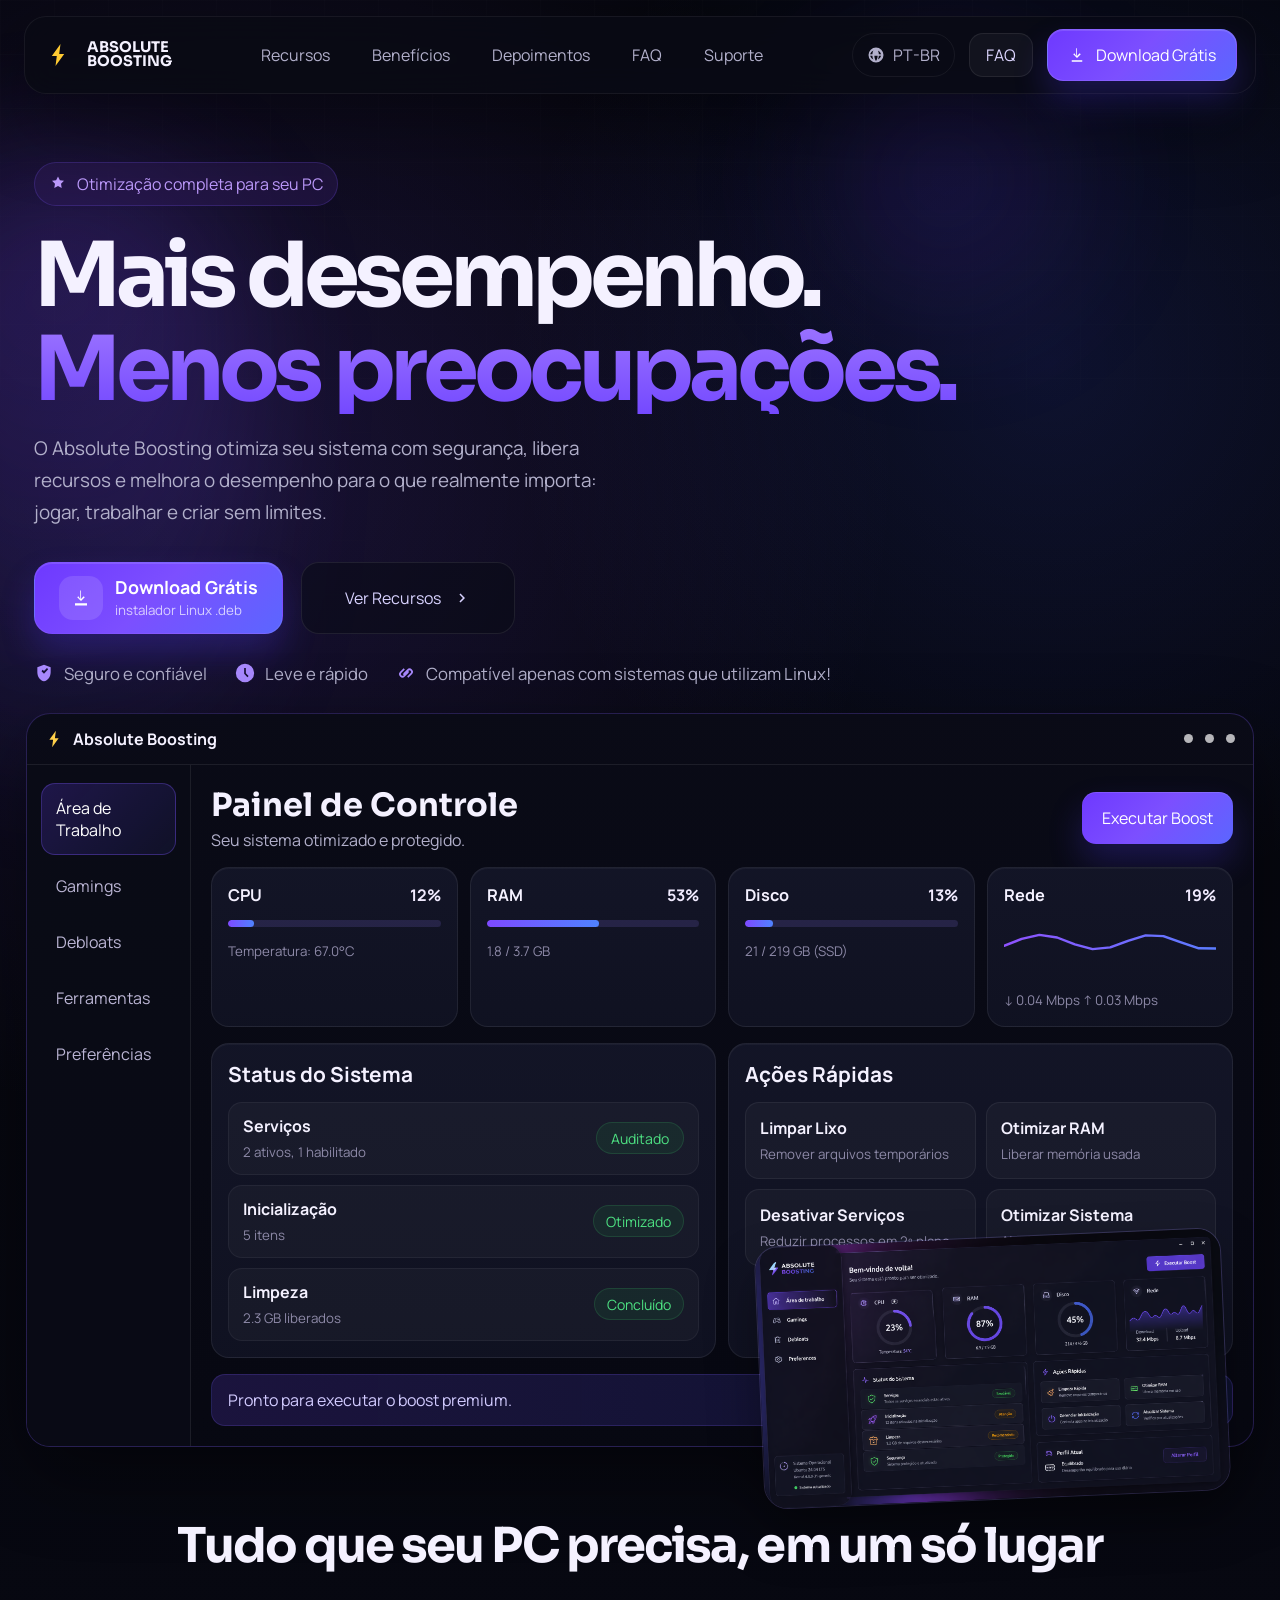
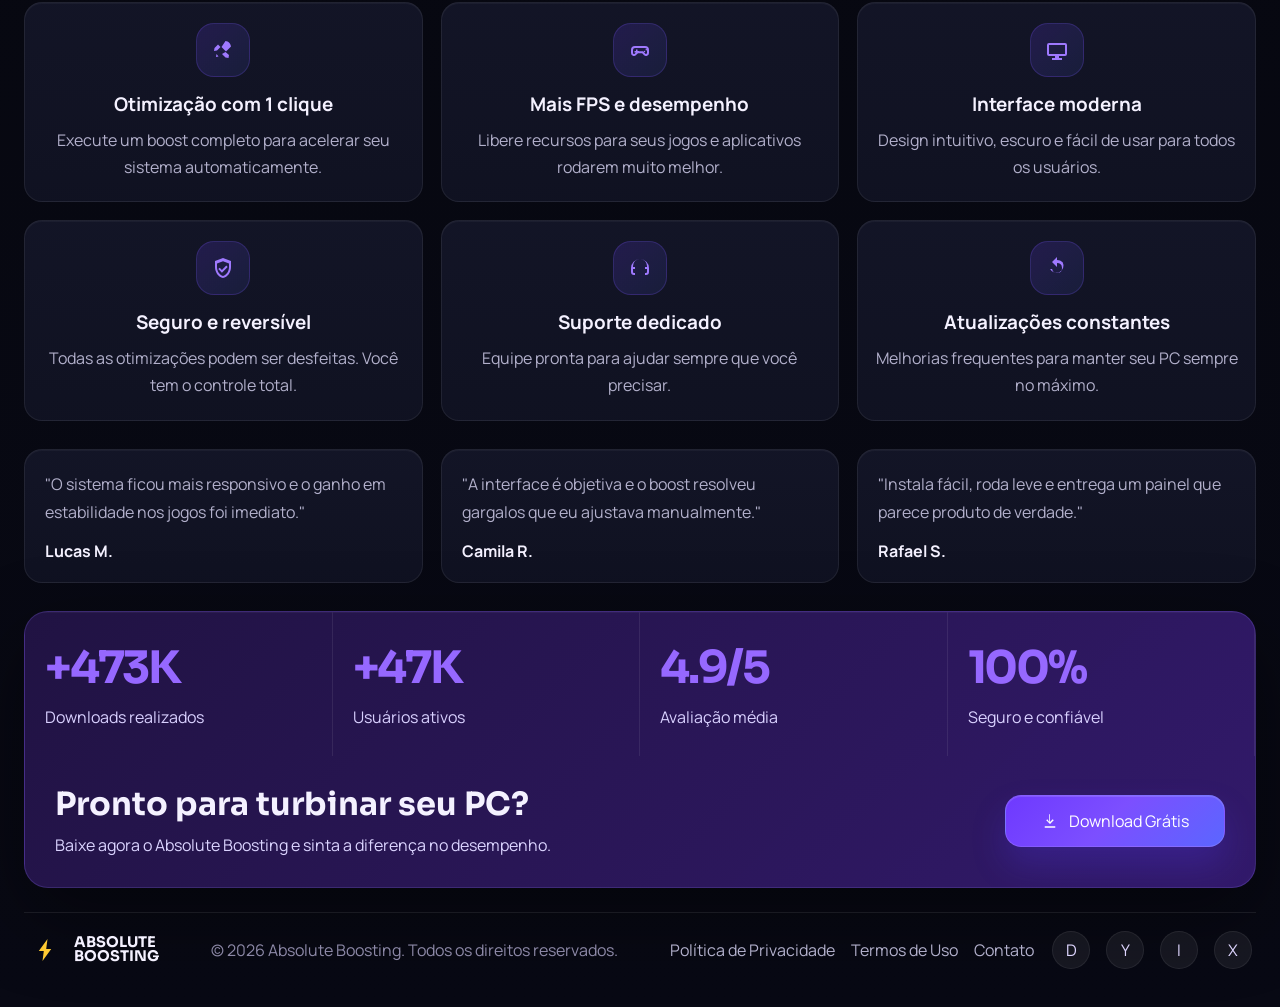
==== index.html @ 09fbc514 "Add files via upload" ====
<!DOCTYPE html>
<html lang="pt-BR">
<head>
  <meta charset="UTF-8">
  <meta name="viewport" content="width=device-width, initial-scale=1.0">
  <meta
    name="description"
    content="Absolute Boosting otimiza seu sistema com segurança, libera recursos e melhora o desempenho do PC para jogos, trabalho e uso diário."
  >
  <title>Absolute Boosting | Mais desempenho. Menos preocupações.</title>
  <link rel="icon" type="image/png" href="absolute-boosting.png">
  <link rel="preconnect" href="https://fonts.googleapis.com">
  <link rel="preconnect" href="https://fonts.gstatic.com" crossorigin>
  <link
    href="https://fonts.googleapis.com/css2?family=Manrope:wght@400;500;700;800&family=Sora:wght@500;600;700;800&display=swap"
    rel="stylesheet"
  >
  <link rel="stylesheet" href="styles.css">
</head>
<body>
  <div class="page-background">
    <div class="glow glow-left"></div>
    <div class="glow glow-right"></div>
    <div class="noise-grid"></div>
  </div>

  <div class="page-shell">
    <header class="topbar reveal">
      <a class="brand" href="#home" aria-label="Absolute Boosting">
        <span class="brand-mark">
          <svg viewBox="0 0 24 24" aria-hidden="true">
            <path d="M14.5 1 5.8 13.1h5L9.5 23l8.7-12.1h-5L14.5 1Z"></path>
          </svg>
        </span>
        <span class="brand-text">
          <strong>Absolute</strong>
          <strong>Boosting</strong>
        </span>
      </a>

      <button class="menu-toggle" type="button" aria-expanded="false" aria-controls="primary-nav">
        <span></span>
        <span></span>
        <span></span>
      </button>

      <nav class="nav" id="primary-nav" aria-label="Navegação principal">
        <a href="#recursos">Recursos</a>
        <a href="#beneficios">Benefícios</a>
        <a href="#depoimentos">Depoimentos</a>
        <a href="faq.html">FAQ</a>
        <a href="https://discord.gg/XczJzYKTS2" target="_blank" rel="noreferrer">Suporte</a>
      </nav>

      <div class="topbar-actions">
        <button class="locale-pill" type="button" aria-label="Idioma atual">
          <svg viewBox="0 0 24 24" aria-hidden="true">
            <path d="M12 2a10 10 0 1 0 10 10A10 10 0 0 0 12 2Zm6.9 9h-3.06a15.73 15.73 0 0 0-1.28-5A8.04 8.04 0 0 1 18.9 11ZM12 4.05c1.17 1.43 2.01 3.89 2.2 6.95H9.8C9.99 7.94 10.83 5.48 12 4.05ZM4.1 13h3.06a15.73 15.73 0 0 0 1.28 5A8.04 8.04 0 0 1 4.1 13Zm3.06-2H4.1a8.04 8.04 0 0 1 4.34-5 15.73 15.73 0 0 0-1.28 5Zm2.64 2h4.4c-.19 3.06-1.03 5.52-2.2 6.95-1.17-1.43-2.01-3.89-2.2-6.95Zm0-2c.19-3.06 1.03-5.52 2.2-6.95 1.17 1.43 2.01 3.89 2.2 6.95Zm4.76 7a15.73 15.73 0 0 0 1.28-5h3.06a8.04 8.04 0 0 1-4.34 5Z"></path>
          </svg>
          PT-BR
        </button>

        <a class="utility-link" href="faq.html">FAQ</a>
        <a class="download-chip" href="downloads/absolute-boosting_1.0.0_amd64.deb" download="absolute-boosting.deb">
          <svg viewBox="0 0 24 24" aria-hidden="true">
            <path d="M12 3v10.17l3.59-3.58L17 11l-5 5-5-5 1.41-1.41L11 13.17V3h1ZM5 19h14v2H5v-2Z"></path>
          </svg>
          Download Grátis
        </a>
      </div>
    </header>

    <main class="landing" id="home">
      <section class="hero-grid reveal">
        <div class="hero-copy">
          <div class="hero-badge">
            <svg viewBox="0 0 24 24" aria-hidden="true">
              <path d="m12 2 2.48 5.03 5.52.8-4 3.9.94 5.5L12 14.65 7.06 17.23 8 11.73 4 7.83l5.52-.8L12 2Z"></path>
            </svg>
            Otimização completa para seu PC
          </div>

          <h1>
            Mais desempenho.
            <span>Menos preocupações.</span>
          </h1>

          <p>
            O Absolute Boosting otimiza seu sistema com segurança, libera recursos
            e melhora o desempenho para o que realmente importa: jogar, trabalhar e criar sem limites.
          </p>

          <div class="hero-actions">
            <a class="btn btn-primary" href="downloads/absolute-boosting_1.0.0_amd64.deb" download="absolute-boosting.deb">
              <span class="btn-icon">
                <svg viewBox="0 0 24 24" aria-hidden="true">
                  <path d="M12 2v11.17l3.59-3.58L17 11l-5 5-5-5 1.41-1.41L11 13.17V2h1ZM4 19h16v3H4v-3Z"></path>
                </svg>
              </span>
              <span class="btn-copy">
                <strong>Download Grátis</strong>
                <small>instalador Linux .deb</small>
              </span>
            </a>

            <a class="btn btn-secondary" href="#recursos">
              <span>Ver Recursos</span>
              <svg viewBox="0 0 24 24" aria-hidden="true">
                <path d="M13.17 12 8.58 7.41 10 6l6 6-6 6-1.42-1.41L13.17 12Z"></path>
              </svg>
            </a>
          </div>

          <div class="trust-row">
            <div class="trust-item">
              <svg viewBox="0 0 24 24" aria-hidden="true">
                <path d="M12 2 4 5v6c0 5.25 3.4 10.16 8 11 4.6-.84 8-5.75 8-11V5l-8-3Zm0 10.88-3-3L10.41 8 12 9.59 15.59 6 17 7.41l-5 5.47Z"></path>
              </svg>
              Seguro e confiável
            </div>
            <div class="trust-item">
              <svg viewBox="0 0 24 24" aria-hidden="true">
                <path d="M12 1a11 11 0 1 0 11 11A11.01 11.01 0 0 0 12 1Zm1 11.41 3.3 3.29-1.41 1.42L11 13V6h2v6.41Z"></path>
              </svg>
              Leve e rápido
            </div>
            <div class="trust-item">
              <svg viewBox="0 0 24 24" aria-hidden="true">
                <path d="M10.59 13.41 9.17 12l2.83-2.83a2 2 0 1 1 2.83 2.83l-4.24 4.24a4 4 0 0 1-5.66-5.66l4.24-4.24 1.42 1.41-4.24 4.25a2 2 0 0 0 2.83 2.82l1.41-1.41Zm2.82-2.82 1.42 1.41-2.83 2.83a2 2 0 1 1-2.83-2.83l4.24-4.24a4 4 0 0 1 5.66 5.66l-4.24 4.24-1.42-1.41 4.24-4.25a2 2 0 0 0-2.83-2.82l-1.41 1.41Z"></path>
              </svg>
              Compatível apenas com sistemas que utilizam Linux!
            </div>
          </div>
        </div>

        <div class="hero-visual" id="recursos">
          <div class="app-frame">
            <div class="app-topbar">
              <div class="app-title">
                <span class="app-title-mark">
                  <svg viewBox="0 0 24 24" aria-hidden="true">
                    <path d="M14.5 1 5.8 13.1h5L9.5 23l8.7-12.1h-5L14.5 1Z"></path>
                  </svg>
                </span>
                Absolute Boosting
              </div>
              <div class="window-actions" aria-hidden="true">
                <span></span>
                <span></span>
                <span></span>
              </div>
            </div>

            <div class="app-body">
              <aside class="app-sidebar">
                <a class="nav-item active" href="#recursos">Área de Trabalho</a>
                <a class="nav-item" href="#beneficios">Gamings</a>
                <a class="nav-item" href="#depoimentos">Debloats</a>
                <a class="nav-item" href="#precos">Ferramentas</a>
                <a class="nav-item" href="https://discord.gg/XczJzYKTS2" target="_blank" rel="noreferrer">Preferências</a>
              </aside>

              <div class="app-content">
                <div class="panel-header">
                  <div>
                    <h2>Painel de Controle</h2>
                    <p>Seu sistema otimizado e protegido.</p>
                  </div>
                  <button class="boost-pill" type="button" id="boost-demo-btn">Executar Boost</button>
                </div>

                <div class="metric-panels">
                  <article class="mini-card">
                    <div class="mini-card-top">
                      <span>CPU</span>
                      <strong data-meter-text="cpu">10%</strong>
                    </div>
                    <div class="mini-bar"><span data-meter-bar="cpu"></span></div>
                    <small>Temperatura: 67.0°C</small>
                  </article>
                  <article class="mini-card">
                    <div class="mini-card-top">
                      <span>RAM</span>
                      <strong data-meter-text="ram">48%</strong>
                    </div>
                    <div class="mini-bar"><span data-meter-bar="ram"></span></div>
                    <small>1.8 / 3.7 GB</small>
                  </article>
                  <article class="mini-card">
                    <div class="mini-card-top">
                      <span>Disco</span>
                      <strong data-meter-text="disk">10%</strong>
                    </div>
                    <div class="mini-bar"><span data-meter-bar="disk"></span></div>
                    <small>21 / 219 GB (SSD)</small>
                  </article>
                  <article class="mini-card network-card">
                    <div class="mini-card-top">
                      <span>Rede</span>
                      <strong data-meter-text="network">24%</strong>
                    </div>
                    <div class="wave-line" aria-hidden="true">
                      <svg viewBox="0 0 240 72" preserveAspectRatio="none">
                        <path id="network-path" d=""></path>
                      </svg>
                    </div>
                    <small>↓ 0.04 Mbps ↑ 0.03 Mbps</small>
                  </article>
                </div>

                <div class="app-lower-grid">
                  <section class="status-panel">
                    <h3>Status do Sistema</h3>
                    <div class="status-list" id="status-list">
                      <article class="status-row">
                        <div>
                          <strong>Serviços</strong>
                          <small>2 ativos, 1 habilitado</small>
                        </div>
                        <span class="status-tag healthy">Auditado</span>
                      </article>
                      <article class="status-row">
                        <div>
                          <strong>Inicialização</strong>
                          <small>5 itens</small>
                        </div>
                        <span class="status-tag healthy">Otimizado</span>
                      </article>
                      <article class="status-row">
                        <div>
                          <strong>Limpeza</strong>
                          <small>2.3 GB liberados</small>
                        </div>
                        <span class="status-tag success">Concluído</span>
                      </article>
                    </div>
                  </section>

                  <section class="quick-panel">
                    <h3>Ações Rápidas</h3>
                    <div class="quick-grid">
                      <article class="quick-action">
                        <strong>Limpar Lixo</strong>
                        <small>Remover arquivos temporários</small>
                      </article>
                      <article class="quick-action">
                        <strong>Otimizar RAM</strong>
                        <small>Liberar memória usada</small>
                      </article>
                      <article class="quick-action">
                        <strong>Desativar Serviços</strong>
                        <small>Reduzir processos em 2º plano</small>
                      </article>
                      <article class="quick-action">
                        <strong>Otimizar Sistema</strong>
                        <small>Ajustes de performance</small>
                      </article>
                    </div>
                  </section>
                </div>

                <div class="boost-feedback" id="boost-feedback">
                  Pronto para executar o boost premium.
                </div>
              </div>
            </div>
          </div>

          <figure class="product-shot">
            <img src="assets/absolute-boosting-ui.png" alt="Interface do Absolute Boosting">
          </figure>
        </div>
      </section>

      <section class="benefits-section reveal" id="beneficios">
        <div class="section-title">
          <h2>Tudo que seu PC precisa, em um só lugar</h2>
        </div>

        <div class="benefit-grid">
          <article class="feature-card">
            <span class="feature-icon" aria-hidden="true">
              <svg viewBox="0 0 24 24">
                <path d="M14.5 3c2.9.26 5.24 2.6 5.5 5.5L15 13.5l-4.5-4.5L14.5 3Zm-5 6L6 12.5 3 13l.5-3L7 6.5 9.5 9Zm5 5L18 17l-.5 3-3-.5-3.5-3.5 3.5-2ZM5 19l2.5-.5L5.5 16 5 19Z"></path>
              </svg>
            </span>
            <h3>Otimização com 1 clique</h3>
            <p>Execute um boost completo para acelerar seu sistema automaticamente.</p>
          </article>
          <article class="feature-card">
            <span class="feature-icon" aria-hidden="true">
              <svg viewBox="0 0 24 24">
                <path d="M7 8h10a4 4 0 0 1 4 4v3a3 3 0 0 1-5.12 2.12l-1.76-1.76H9.88l-1.76 1.76A3 3 0 0 1 3 15v-3a4 4 0 0 1 4-4Zm0 2a2 2 0 0 0-2 2v3a1 1 0 0 0 1.71.71l2.35-2.35h6l2.35 2.35A1 1 0 0 0 19 15v-3a2 2 0 0 0-2-2H7Zm1 1.5h1.5V13H11v1.5H9.5V16H8v-1.5H6.5V13H8v-1.5Zm8.5 1.25a.75.75 0 1 1 0 1.5.75.75 0 0 1 0-1.5Zm1.75-1.75a.75.75 0 1 1 0 1.5.75.75 0 0 1 0-1.5Z"></path>
              </svg>
            </span>
            <h3>Mais FPS e desempenho</h3>
            <p>Libere recursos para seus jogos e aplicativos rodarem muito melhor.</p>
          </article>
          <article class="feature-card">
            <span class="feature-icon" aria-hidden="true">
              <svg viewBox="0 0 24 24">
                <path d="M4 5h16a2 2 0 0 1 2 2v9a2 2 0 0 1-2 2h-6v2h3v2H7v-2h3v-2H4a2 2 0 0 1-2-2V7a2 2 0 0 1 2-2Zm0 2v9h16V7H4Z"></path>
              </svg>
            </span>
            <h3>Interface moderna</h3>
            <p>Design intuitivo, escuro e fácil de usar para todos os usuários.</p>
          </article>
          <article class="feature-card">
            <span class="feature-icon" aria-hidden="true">
              <svg viewBox="0 0 24 24">
                <path d="M12 2 4 5v6c0 5.25 3.4 10.16 8 11 4.6-.84 8-5.75 8-11V5l-8-3Zm0 3.13 6 2.25v3.61c0 4.16-2.54 8.02-6 8.95-3.46-.93-6-4.79-6-8.95V7.38l6-2.25Zm-1.08 8.79L8.7 11.7l-1.4 1.42 3.62 3.61 5.78-5.77-1.4-1.42-4.38 4.38Z"></path>
              </svg>
            </span>
            <h3>Seguro e reversível</h3>
            <p>Todas as otimizações podem ser desfeitas. Você tem o controle total.</p>
          </article>
          <article class="feature-card">
            <span class="feature-icon" aria-hidden="true">
              <svg viewBox="0 0 24 24">
                <path d="M12 3a9 9 0 0 0-9 9v4a3 3 0 0 0 3 3h1v-8H5v-1a7 7 0 0 1 14 0v1h-2v8h1a3 3 0 0 0 3-3v-4a9 9 0 0 0-9-9Zm-7 10h2v4H6a1 1 0 0 1-1-1v-3Zm12 0h2v3a1 1 0 0 1-1 1h-1v-4Z"></path>
              </svg>
            </span>
            <h3>Suporte dedicado</h3>
            <p>Equipe pronta para ajudar sempre que você precisar.</p>
          </article>
          <article class="feature-card">
            <span class="feature-icon" aria-hidden="true">
              <svg viewBox="0 0 24 24">
                <path d="M17.65 6.35A7.95 7.95 0 0 0 12 4V1L7 6l5 5V7a5 5 0 1 1-4.9 6h-2.02A7 7 0 1 0 17.65 6.35Z"></path>
              </svg>
            </span>
            <h3>Atualizações constantes</h3>
            <p>Melhorias frequentes para manter seu PC sempre no máximo.</p>
          </article>
        </div>
      </section>

      <section class="testimonial-strip reveal" id="depoimentos">
        <article class="testimonial-card">
          <p>"O sistema ficou mais responsivo e o ganho em estabilidade nos jogos foi imediato."</p>
          <strong>Lucas M.</strong>
        </article>
        <article class="testimonial-card">
          <p>"A interface é objetiva e o boost resolveu gargalos que eu ajustava manualmente."</p>
          <strong>Camila R.</strong>
        </article>
        <article class="testimonial-card">
          <p>"Instala fácil, roda leve e entrega um painel que parece produto de verdade."</p>
          <strong>Rafael S.</strong>
        </article>
      </section>

      <section class="stats-cta reveal" id="precos">
        <div class="stats-grid">
          <article class="stat-box">
            <strong data-count="500">+500K</strong>
            <span>Downloads realizados</span>
          </article>
          <article class="stat-box">
            <strong data-count="50">+50K</strong>
            <span>Usuários ativos</span>
          </article>
          <article class="stat-box">
            <strong>4.9/5</strong>
            <span>Avaliação média</span>
          </article>
          <article class="stat-box">
            <strong>100%</strong>
            <span>Seguro e confiável</span>
          </article>
        </div>

        <div class="cta-panel">
          <div>
            <h3>Pronto para turbinar seu PC?</h3>
            <p>Baixe agora o Absolute Boosting e sinta a diferença no desempenho.</p>
          </div>
          <a class="download-chip large" href="downloads/absolute-boosting_1.0.0_amd64.deb" download="absolute-boosting.deb">
            <svg viewBox="0 0 24 24" aria-hidden="true">
              <path d="M12 3v10.17l3.59-3.58L17 11l-5 5-5-5 1.41-1.41L11 13.17V3h1ZM5 19h14v2H5v-2Z"></path>
            </svg>
            Download Grátis
          </a>
        </div>
      </section>
    </main>

    <footer class="site-footer reveal">
      <a class="brand footer-brand" href="#home" aria-label="Absolute Boosting">
        <span class="brand-mark">
          <svg viewBox="0 0 24 24" aria-hidden="true">
            <path d="M14.5 1 5.8 13.1h5L9.5 23l8.7-12.1h-5L14.5 1Z"></path>
          </svg>
        </span>
        <span class="brand-text">
          <strong>Absolute</strong>
          <strong>Boosting</strong>
        </span>
      </a>

      <p>© 2026 Absolute Boosting. Todos os direitos reservados.</p>

      <div class="footer-links">
        <a href="#precos">Política de Privacidade</a>
        <a href="#precos">Termos de Uso</a>
        <a href="https://discord.gg/XczJzYKTS2" target="_blank" rel="noreferrer">Contato</a>
      </div>

      <div class="socials" aria-label="Redes sociais">
        <a href="https://discord.gg/XczJzYKTS2" target="_blank" rel="noreferrer">D</a>
        <a href="#home">Y</a>
        <a href="#home">I</a>
        <a href="#home">X</a>
      </div>
    </footer>
  </div>

  <script src="script.js"></script>
</body>
</html>
---- styles.css ----
:root {
  --bg: #05060d;
  --bg-soft: #0c0d18;
  --panel: rgba(14, 16, 31, 0.94);
  --panel-2: rgba(18, 20, 38, 0.92);
  --panel-3: rgba(23, 25, 47, 0.96);
  --line: rgba(123, 102, 255, 0.18);
  --line-strong: rgba(137, 117, 255, 0.32);
  --text: #f4f1ff;
  --muted: #b2b0cb;
  --muted-2: #8d89a7;
  --primary: #7140ff;
  --primary-2: #8b52ff;
  --accent: #4e86ff;
  --accent-2: #a56eff;
  --good: #2ed77b;
  --warn: #f0a93a;
  --shadow: 0 28px 80px rgba(0, 0, 0, 0.42);
  --radius-xl: 28px;
  --radius-lg: 20px;
  --radius-md: 16px;
  --radius-sm: 12px;
  --content-width: min(1460px, calc(100vw - 48px));
}

*,
*::before,
*::after {
  box-sizing: border-box;
}

html {
  scroll-behavior: smooth;
}

body {
  margin: 0;
  min-height: 100vh;
  color: var(--text);
  font-family: "Manrope", "Segoe UI", sans-serif;
  background:
    radial-gradient(circle at 18% 18%, rgba(127, 77, 255, 0.16), transparent 28%),
    radial-gradient(circle at 82% 14%, rgba(68, 92, 255, 0.14), transparent 22%),
    linear-gradient(180deg, #05060c 0%, #080914 100%);
  overflow-x: hidden;
}

img {
  display: block;
  max-width: 100%;
}

a {
  color: inherit;
  text-decoration: none;
}

button {
  font: inherit;
}

.page-background {
  position: fixed;
  inset: 0;
  pointer-events: none;
  z-index: -2;
}

.glow {
  position: absolute;
  border-radius: 999px;
  filter: blur(70px);
  opacity: 0.6;
}

.glow-left {
  top: 160px;
  left: -120px;
  width: 360px;
  height: 620px;
  background: linear-gradient(180deg, rgba(122, 71, 255, 0.42), rgba(79, 99, 255, 0.08));
}

.glow-right {
  top: 0;
  right: 12%;
  width: 360px;
  height: 360px;
  background: radial-gradient(circle, rgba(111, 57, 255, 0.35), transparent 70%);
}

.noise-grid {
  position: absolute;
  inset: 0;
  background-image:
    linear-gradient(rgba(255, 255, 255, 0.025) 1px, transparent 1px),
    linear-gradient(90deg, rgba(255, 255, 255, 0.025) 1px, transparent 1px);
  background-size: 54px 54px;
  mask-image: linear-gradient(180deg, rgba(0, 0, 0, 0.5), transparent 86%);
}

.page-shell {
  width: var(--content-width);
  margin: 0 auto;
  padding: 16px 0 28px;
}

.reveal {
  opacity: 0;
  transform: translateY(18px);
  transition: opacity 560ms ease, transform 560ms ease;
}

.reveal.visible {
  opacity: 1;
  transform: translateY(0);
}

.topbar {
  position: sticky;
  top: 16px;
  z-index: 20;
  display: grid;
  grid-template-columns: auto 1fr auto;
  align-items: center;
  gap: 24px;
  min-height: 78px;
  margin-bottom: 24px;
  padding: 0 18px 0 16px;
  background: rgba(9, 10, 20, 0.9);
  border: 1px solid rgba(255, 255, 255, 0.06);
  border-radius: 22px;
  box-shadow: var(--shadow);
  backdrop-filter: blur(16px);
}

.brand {
  display: inline-flex;
  align-items: center;
  gap: 12px;
}

.brand-mark {
  display: inline-flex;
  align-items: center;
  justify-content: center;
  width: 34px;
  height: 34px;
  color: #ffca32;
}

.brand-mark svg {
  width: 24px;
  height: 24px;
  fill: currentColor;
}

.brand-text {
  display: flex;
  flex-direction: column;
  font-family: "Sora", "Segoe UI", sans-serif;
  font-size: 0.92rem;
  line-height: 0.95;
  text-transform: uppercase;
}

.nav {
  display: flex;
  justify-content: center;
  gap: 18px;
}

.nav a {
  padding: 10px 12px;
  color: var(--muted);
  transition: color 180ms ease;
}

.nav a.active,
.nav a:hover {
  color: var(--text);
}

.topbar-actions {
  display: flex;
  align-items: center;
  gap: 14px;
}

.locale-pill,
.utility-link,
.download-chip,
.btn,
.boost-pill,
.nav-item,
.quick-action,
.testimonial-card,
.feature-card,
.stat-box,
.status-row {
  transition:
    transform 180ms ease,
    border-color 180ms ease,
    box-shadow 180ms ease,
    background 180ms ease,
    color 180ms ease;
}

.locale-pill {
  display: inline-flex;
  align-items: center;
  gap: 8px;
  min-height: 44px;
  padding: 0 14px;
  color: var(--muted);
  background: transparent;
  border: 1px solid rgba(255, 255, 255, 0.06);
  border-radius: 999px;
}

.locale-pill svg,
.download-chip svg,
.btn svg {
  width: 18px;
  height: 18px;
  fill: currentColor;
}

.utility-link {
  display: inline-flex;
  align-items: center;
  justify-content: center;
  min-height: 44px;
  padding: 0 16px;
  color: #ddd6ff;
  background: rgba(255, 255, 255, 0.04);
  border: 1px solid rgba(255, 255, 255, 0.08);
  border-radius: 14px;
}

.utility-link:hover,
.utility-link.active {
  transform: translateY(-2px);
  border-color: rgba(124, 88, 255, 0.32);
  box-shadow: 0 16px 32px rgba(40, 21, 86, 0.24);
}

.download-chip,
.btn-primary,
.boost-pill {
  display: inline-flex;
  align-items: center;
  justify-content: center;
  gap: 10px;
  min-height: 52px;
  padding: 0 20px;
  color: #ffffff;
  background: linear-gradient(135deg, #6e39ff, #7c4fff 48%, #5b66ff 100%);
  border: 1px solid rgba(184, 165, 255, 0.26);
  border-radius: 16px;
  box-shadow:
    0 18px 34px rgba(85, 58, 255, 0.24),
    inset 0 1px 0 rgba(255, 255, 255, 0.12);
}

.download-chip:hover,
.btn-primary:hover,
.boost-pill:hover {
  transform: translateY(-2px);
  box-shadow:
    0 24px 40px rgba(85, 58, 255, 0.3),
    0 0 30px rgba(122, 88, 255, 0.24);
}

.download-chip.large {
  min-width: 220px;
}

.menu-toggle {
  display: none;
  width: 48px;
  height: 48px;
  padding: 0;
  background: transparent;
  border: 1px solid rgba(255, 255, 255, 0.08);
  border-radius: 14px;
}

.menu-toggle span {
  display: block;
  width: 18px;
  height: 2px;
  margin: 0 auto 4px;
  background: #ffffff;
}

.landing {
  display: grid;
  gap: 28px;
}

.hero-grid {
  display: grid;
  grid-template-columns: 0.95fr 1.05fr;
  gap: 28px;
  align-items: start;
  min-height: 760px;
  padding: 26px 2px 0;
}

.hero-copy {
  padding: 18px 0 0 18px;
}

.hero-badge {
  display: inline-flex;
  align-items: center;
  gap: 10px;
  padding: 10px 14px;
  color: #bf9cff;
  background: rgba(47, 29, 89, 0.48);
  border: 1px solid rgba(122, 88, 255, 0.22);
  border-radius: 999px;
}

.hero-badge svg {
  width: 18px;
  height: 18px;
  fill: currentColor;
}

.hero-copy h1 {
  margin: 26px 0 18px;
  font-family: "Sora", "Segoe UI", sans-serif;
  font-size: clamp(3.2rem, 7vw, 5.7rem);
  line-height: 0.98;
  letter-spacing: -0.06em;
}

.hero-copy h1 span {
  display: block;
  margin-top: 6px;
  background: linear-gradient(180deg, #9a72ff 0%, #7449ff 100%);
  -webkit-background-clip: text;
  background-clip: text;
  color: transparent;
}

.hero-copy p {
  max-width: 600px;
  margin: 0;
  color: var(--muted);
  font-size: 1.18rem;
  line-height: 1.7;
}

.hero-actions {
  display: flex;
  flex-wrap: wrap;
  gap: 18px;
  margin: 34px 0 28px;
}

.btn {
  display: inline-flex;
  align-items: center;
  justify-content: center;
  gap: 12px;
  min-height: 72px;
  padding: 0 24px;
  border-radius: 18px;
  border: 1px solid rgba(255, 255, 255, 0.08);
}

.btn-copy {
  display: flex;
  flex-direction: column;
  align-items: flex-start;
  line-height: 1.1;
}

.btn-copy strong {
  font-size: 1.12rem;
}

.btn-copy small {
  margin-top: 5px;
  color: rgba(255, 255, 255, 0.72);
}

.btn-icon {
  display: inline-flex;
  align-items: center;
  justify-content: center;
  width: 44px;
  height: 44px;
  border-radius: 14px;
  background: rgba(255, 255, 255, 0.12);
}

.btn-secondary {
  min-width: 214px;
  color: #d8d2ff;
  background: rgba(10, 11, 22, 0.55);
}

.btn-secondary:hover {
  transform: translateY(-2px);
  border-color: rgba(124, 88, 255, 0.34);
  box-shadow: 0 16px 32px rgba(40, 21, 86, 0.28);
}

.trust-row {
  display: flex;
  flex-wrap: wrap;
  gap: 18px 28px;
}

.trust-item {
  display: inline-flex;
  align-items: center;
  gap: 10px;
  color: var(--muted);
  font-size: 1.05rem;
}

.trust-item svg {
  width: 20px;
  height: 20px;
  fill: #a98aff;
}

.hero-visual {
  position: relative;
}

.app-frame {
  position: relative;
  overflow: hidden;
  background: linear-gradient(180deg, rgba(10, 11, 23, 0.98), rgba(7, 8, 18, 0.98));
  border: 1px solid rgba(127, 95, 255, 0.26);
  border-radius: 24px;
  box-shadow: var(--shadow);
}

.app-topbar {
  display: flex;
  align-items: center;
  justify-content: space-between;
  padding: 14px 18px;
  border-bottom: 1px solid rgba(255, 255, 255, 0.08);
}

.app-title {
  display: inline-flex;
  align-items: center;
  gap: 10px;
  font-weight: 700;
}

.app-title-mark {
  width: 18px;
  height: 18px;
  color: #ffd04a;
}

.app-title-mark svg {
  width: 100%;
  height: 100%;
  fill: currentColor;
}

.window-actions {
  display: inline-flex;
  gap: 12px;
}

.window-actions span {
  width: 9px;
  height: 9px;
  border-radius: 999px;
  background: rgba(255, 255, 255, 0.7);
}

.app-body {
  display: grid;
  grid-template-columns: 164px 1fr;
  min-height: 610px;
}

.app-sidebar {
  display: grid;
  align-content: start;
  gap: 6px;
  padding: 18px 14px;
  border-right: 1px solid rgba(255, 255, 255, 0.08);
  background: rgba(10, 11, 22, 0.84);
}

.nav-item {
  padding: 13px 14px;
  color: #bbb5d4;
  border: 1px solid transparent;
  border-radius: 14px;
}

.nav-item:hover,
.nav-item.active {
  color: #ffffff;
  background: linear-gradient(135deg, rgba(106, 64, 255, 0.22), rgba(96, 95, 255, 0.08));
  border-color: rgba(124, 88, 255, 0.32);
}

.app-content {
  display: grid;
  gap: 16px;
  padding: 20px;
}

.panel-header {
  display: flex;
  justify-content: space-between;
  gap: 20px;
  align-items: center;
}

.panel-header h2 {
  margin: 0 0 4px;
  font-family: "Sora", "Segoe UI", sans-serif;
  font-size: 2rem;
}

.panel-header p {
  margin: 0;
  color: var(--muted);
}

.boost-pill {
  border-radius: 14px;
  border: 0;
  cursor: pointer;
}

.metric-panels {
  display: grid;
  grid-template-columns: repeat(4, minmax(0, 1fr));
  gap: 12px;
}

.mini-card,
.status-panel,
.quick-panel,
.feature-card,
.stat-box,
.testimonial-card {
  background: linear-gradient(180deg, rgba(19, 21, 39, 0.98), rgba(16, 18, 34, 0.98));
  border: 1px solid rgba(255, 255, 255, 0.07);
  border-radius: 18px;
  box-shadow: inset 0 1px 0 rgba(255, 255, 255, 0.04);
}

.mini-card {
  padding: 16px;
}

.mini-card-top {
  display: flex;
  justify-content: space-between;
  gap: 10px;
  align-items: center;
  margin-bottom: 14px;
}

.mini-card-top span {
  font-size: 1.02rem;
  font-weight: 700;
}

.mini-card-top strong {
  font-size: 1rem;
  color: #f1ebff;
}

.mini-bar {
  height: 7px;
  margin-bottom: 12px;
  overflow: hidden;
  background: rgba(109, 92, 190, 0.22);
  border-radius: 999px;
}

.mini-bar span {
  display: block;
  width: 30%;
  height: 100%;
  border-radius: inherit;
  background: linear-gradient(90deg, #7e49ff, #4f83ff);
  transition: width 360ms ease;
}

.mini-card small,
.quick-action small,
.status-row small {
  color: var(--muted-2);
}

.network-card .wave-line {
  height: 58px;
  margin: 2px 0 10px;
}

.network-card svg {
  width: 100%;
  height: 100%;
}

.network-card path {
  fill: none;
  stroke: url(#gradient);
  stroke-width: 3;
  stroke-linecap: round;
  stroke-linejoin: round;
}

.network-card .wave-line svg defs stop:first-child {
  stop-color: #8f52ff;
}

.network-card .wave-line svg defs stop:last-child {
  stop-color: #5b7dff;
}

.app-lower-grid {
  display: grid;
  grid-template-columns: 1fr 1fr;
  gap: 12px;
}

.status-panel,
.quick-panel {
  padding: 16px;
}

.status-panel h3,
.quick-panel h3 {
  margin: 0 0 14px;
  font-size: 1.3rem;
}

.status-list,
.quick-grid {
  display: grid;
  gap: 10px;
}

.status-row {
  display: flex;
  justify-content: space-between;
  gap: 12px;
  align-items: center;
  padding: 12px 14px;
  background: rgba(255, 255, 255, 0.03);
  border: 1px solid rgba(255, 255, 255, 0.05);
  border-radius: 14px;
}

.status-row strong,
.quick-action strong {
  display: block;
  margin-bottom: 3px;
}

.status-tag {
  display: inline-flex;
  align-items: center;
  justify-content: center;
  min-width: 88px;
  min-height: 32px;
  padding: 0 12px;
  font-size: 0.88rem;
  border-radius: 999px;
  border: 1px solid transparent;
}

.status-tag.healthy,
.status-tag.success {
  color: #4de182;
  background: rgba(31, 96, 58, 0.22);
  border-color: rgba(63, 193, 105, 0.18);
}

.quick-grid {
  grid-template-columns: repeat(2, minmax(0, 1fr));
}

.quick-action {
  padding: 14px;
  background: rgba(255, 255, 255, 0.03);
  border: 1px solid rgba(255, 255, 255, 0.06);
  border-radius: 14px;
}

.quick-action:hover,
.status-row:hover,
.feature-card:hover,
.testimonial-card:hover,
.stat-box:hover {
  transform: translateY(-2px);
  border-color: rgba(129, 100, 255, 0.24);
}

.boost-feedback {
  padding: 14px 16px;
  color: #d2cbff;
  background: linear-gradient(90deg, rgba(78, 52, 173, 0.28), rgba(68, 92, 255, 0.12));
  border: 1px solid rgba(126, 98, 255, 0.2);
  border-radius: 14px;
}

.product-shot {
  position: absolute;
  right: 28px;
  bottom: -54px;
  width: 42%;
  margin: 0;
  overflow: hidden;
  border: 1px solid rgba(167, 145, 255, 0.2);
  border-radius: 24px;
  box-shadow: 0 26px 50px rgba(0, 0, 0, 0.34);
  transform: rotate(-2.5deg);
}

.product-shot img {
  width: 100%;
  height: 100%;
  object-fit: cover;
}

.faq-page {
  gap: 24px;
}

.faq-page-hero {
  display: grid;
  grid-template-columns: 1fr 360px;
  gap: 24px;
  align-items: stretch;
}

.faq-page-copy,
.faq-side-card,
.faq-list-panel,
.faq-summary-card {
  background: linear-gradient(180deg, rgba(19, 21, 39, 0.98), rgba(16, 18, 34, 0.98));
  border: 1px solid rgba(255, 255, 255, 0.07);
  border-radius: 22px;
  box-shadow: inset 0 1px 0 rgba(255, 255, 255, 0.04);
}

.faq-page-copy {
  padding: 30px;
}

.faq-page-copy h1 {
  margin: 18px 0 14px;
  font-family: "Sora", "Segoe UI", sans-serif;
  font-size: clamp(2.6rem, 5vw, 4.4rem);
  line-height: 1.02;
  letter-spacing: -0.05em;
}

.faq-page-copy p {
  max-width: 720px;
  margin: 0;
  color: var(--muted);
  font-size: 1.08rem;
  line-height: 1.8;
}

.faq-side-card {
  display: flex;
  flex-direction: column;
  align-items: flex-start;
  gap: 16px;
  padding: 26px;
}

.faq-side-card img {
  width: 86px;
  height: 86px;
  object-fit: contain;
}

.faq-side-card h2 {
  margin: 0;
  font-family: "Sora", "Segoe UI", sans-serif;
  font-size: 1.8rem;
}

.faq-side-card p {
  margin: 0;
  color: var(--muted);
  line-height: 1.8;
}

.faq-page-grid {
  display: grid;
  grid-template-columns: 1fr 320px;
  gap: 24px;
  align-items: start;
}

.faq-list-panel {
  padding: 18px;
}

.faq-summary-panel {
  display: grid;
  gap: 16px;
}

.faq-summary-card {
  padding: 22px;
}

.faq-summary-card h3 {
  margin: 0 0 10px;
  font-size: 1.2rem;
}

.faq-summary-card p {
  margin: 0;
  color: var(--muted);
  line-height: 1.75;
}

.faq-item {
  border-radius: 18px;
  border: 1px solid rgba(255, 255, 255, 0.07);
  background: rgba(255, 255, 255, 0.03);
  overflow: hidden;
}

.faq-item + .faq-item {
  margin-top: 12px;
}

.faq-trigger {
  display: flex;
  align-items: center;
  justify-content: space-between;
  gap: 14px;
  width: 100%;
  padding: 18px 20px;
  color: var(--text);
  background: transparent;
  border: 0;
  cursor: pointer;
  text-align: left;
  font-size: 1rem;
  font-weight: 700;
}

.faq-icon {
  position: relative;
  flex: 0 0 18px;
  width: 18px;
  height: 18px;
}

.faq-icon::before,
.faq-icon::after {
  content: "";
  position: absolute;
  top: 50%;
  left: 50%;
  width: 18px;
  height: 2px;
  background: linear-gradient(90deg, #8a56ff, #5b83ff);
  border-radius: 999px;
  transform: translate(-50%, -50%);
  transition: transform 220ms ease, opacity 220ms ease;
}

.faq-icon::after {
  transform: translate(-50%, -50%) rotate(90deg);
}

.faq-item.active .faq-icon::after {
  opacity: 0;
  transform: translate(-50%, -50%) rotate(90deg) scaleX(0.1);
}

.faq-panel {
  display: grid;
  grid-template-rows: 0fr;
  transition: grid-template-rows 260ms ease;
}

.faq-panel p {
  overflow: hidden;
  margin: 0;
  padding: 0 20px 0;
  color: var(--muted);
  line-height: 1.8;
}

.faq-item.active .faq-panel {
  grid-template-rows: 1fr;
}

.faq-item.active .faq-panel p {
  padding-bottom: 20px;
}

.benefits-section {
  padding-top: 40px;
}

.section-title {
  margin-bottom: 26px;
  text-align: center;
}

.section-title h2 {
  margin: 0;
  font-family: "Sora", "Segoe UI", sans-serif;
  font-size: clamp(2rem, 4vw, 3rem);
  letter-spacing: -0.04em;
}

.benefit-grid {
  display: grid;
  grid-template-columns: repeat(6, minmax(0, 1fr));
  gap: 18px;
}

.feature-card {
  padding: 20px 16px;
  text-align: center;
}

.feature-icon {
  display: inline-flex;
  align-items: center;
  justify-content: center;
  width: 54px;
  height: 54px;
  margin-bottom: 14px;
  border-radius: 18px;
  background: linear-gradient(135deg, rgba(112, 64, 255, 0.18), rgba(89, 125, 255, 0.1));
  border: 1px solid rgba(122, 88, 255, 0.22);
}

.feature-icon svg {
  width: 24px;
  height: 24px;
  fill: #9f79ff;
}

.feature-card h3 {
  margin: 0 0 10px;
  font-size: 1.18rem;
}

.feature-card p {
  margin: 0;
  color: var(--muted);
  line-height: 1.7;
}

.testimonial-strip {
  display: grid;
  grid-template-columns: repeat(3, minmax(0, 1fr));
  gap: 18px;
}

.testimonial-card {
  padding: 20px;
}

.testimonial-card p {
  margin: 0 0 14px;
  color: var(--muted);
  line-height: 1.75;
}

.stats-cta {
  display: grid;
  grid-template-columns: 1.18fr 0.82fr;
  gap: 0;
  overflow: hidden;
  background: linear-gradient(135deg, rgba(33, 19, 68, 0.98), rgba(53, 27, 112, 0.94));
  border: 1px solid rgba(146, 118, 255, 0.22);
  border-radius: 24px;
  box-shadow: var(--shadow);
}

.stats-grid {
  display: grid;
  grid-template-columns: repeat(4, minmax(0, 1fr));
}

.stat-box {
  padding: 28px 20px;
  background: transparent;
  border: 0;
  border-right: 1px solid rgba(255, 255, 255, 0.08);
  border-radius: 0;
}

.stat-box strong {
  display: block;
  margin-bottom: 10px;
  font-family: "Sora", "Segoe UI", sans-serif;
  font-size: clamp(2rem, 4vw, 2.8rem);
  letter-spacing: -0.05em;
  color: #9668ff;
}

.stat-box span {
  color: #d9d1ff;
}

.cta-panel {
  display: flex;
  align-items: center;
  justify-content: space-between;
  gap: 22px;
  padding: 28px 30px;
}

.cta-panel h3 {
  margin: 0 0 8px;
  font-family: "Sora", "Segoe UI", sans-serif;
  font-size: 2rem;
}

.cta-panel p {
  margin: 0;
  color: #dbd4ff;
  line-height: 1.7;
}

.site-footer {
  display: grid;
  grid-template-columns: auto 1fr auto auto;
  align-items: center;
  gap: 18px;
  margin-top: 24px;
  padding: 18px 4px 10px;
  border-top: 1px solid rgba(255, 255, 255, 0.08);
}

.site-footer p {
  margin: 0;
  color: var(--muted-2);
  text-align: center;
}

.footer-links,
.socials {
  display: flex;
  align-items: center;
  gap: 16px;
}

.footer-links a {
  color: var(--muted);
}

.socials a {
  display: inline-flex;
  align-items: center;
  justify-content: center;
  width: 38px;
  height: 38px;
  color: #dfd6ff;
  background: rgba(255, 255, 255, 0.06);
  border: 1px solid rgba(255, 255, 255, 0.07);
  border-radius: 999px;
}

.download-chip.is-downloading,
.btn.is-downloading {
  transform: scale(0.985);
}

@media (max-width: 1320px) {
  .hero-grid {
    grid-template-columns: 1fr;
  }

  .hero-copy {
    padding-left: 8px;
  }

  .product-shot {
    width: 38%;
  }

  .benefit-grid {
    grid-template-columns: repeat(3, minmax(0, 1fr));
  }

  .stats-cta {
    grid-template-columns: 1fr;
  }
}

@media (max-width: 1080px) {
  :root {
    --content-width: min(100vw - 24px, 100%);
  }

  .topbar {
    grid-template-columns: auto auto;
    justify-content: space-between;
  }

  .menu-toggle {
    display: inline-flex;
    flex-direction: column;
    justify-content: center;
    align-items: center;
  }

  .nav {
    position: absolute;
    top: calc(100% + 10px);
    left: 0;
    right: 0;
    display: none;
    flex-direction: column;
    gap: 4px;
    padding: 12px;
    background: rgba(9, 10, 20, 0.98);
    border: 1px solid rgba(255, 255, 255, 0.08);
    border-radius: 18px;
    box-shadow: var(--shadow);
  }

  .topbar.menu-open .nav {
    display: flex;
  }

  .topbar-actions {
    display: flex;
  }

  .locale-pill {
    display: none;
  }

  .utility-link {
    min-height: 46px;
  }

  .download-chip {
    min-height: 46px;
    padding: 0 16px;
  }

  .metric-panels,
  .app-lower-grid,
  .testimonial-strip,
  .stats-grid {
    grid-template-columns: repeat(2, minmax(0, 1fr));
  }

  .app-body {
    grid-template-columns: 1fr;
  }

  .app-sidebar {
    grid-template-columns: repeat(3, minmax(0, 1fr));
    border-right: 0;
    border-bottom: 1px solid rgba(255, 255, 255, 0.08);
  }

  .faq-page-hero,
  .faq-page-grid {
    grid-template-columns: 1fr;
  }

  .site-footer {
    grid-template-columns: 1fr;
    justify-items: center;
    text-align: center;
  }
}

@media (max-width: 760px) {
  .page-shell {
    padding-top: 10px;
  }

  .hero-copy h1 {
    font-size: clamp(2.65rem, 13vw, 4.2rem);
  }

  .faq-page-copy h1 {
    font-size: clamp(2.2rem, 10vw, 3.4rem);
  }

  .hero-copy p {
    font-size: 1rem;
  }

  .hero-actions,
  .cta-panel,
  .trust-row {
    flex-direction: column;
    align-items: stretch;
  }

  .btn,
  .download-chip.large {
    width: 100%;
  }

  .panel-header {
    flex-direction: column;
    align-items: stretch;
  }

  .metric-panels,
  .quick-grid,
  .benefit-grid,
  .testimonial-strip,
  .stats-grid {
    grid-template-columns: 1fr;
  }

  .app-sidebar {
    grid-template-columns: 1fr 1fr;
  }

  .faq-list-panel,
  .faq-page-copy,
  .faq-side-card,
  .faq-summary-card {
    padding-left: 18px;
    padding-right: 18px;
  }

  .product-shot {
    position: static;
    width: 100%;
    margin-top: 16px;
    transform: none;
  }

  .stats-cta {
    border-radius: 20px;
  }
}

@media (prefers-reduced-motion: reduce) {
  html {
    scroll-behavior: auto;
  }

  *,
  *::before,
  *::after {
    animation: none !important;
    transition: none !important;
  }

  .reveal {
    opacity: 1;
    transform: none;
  }
}
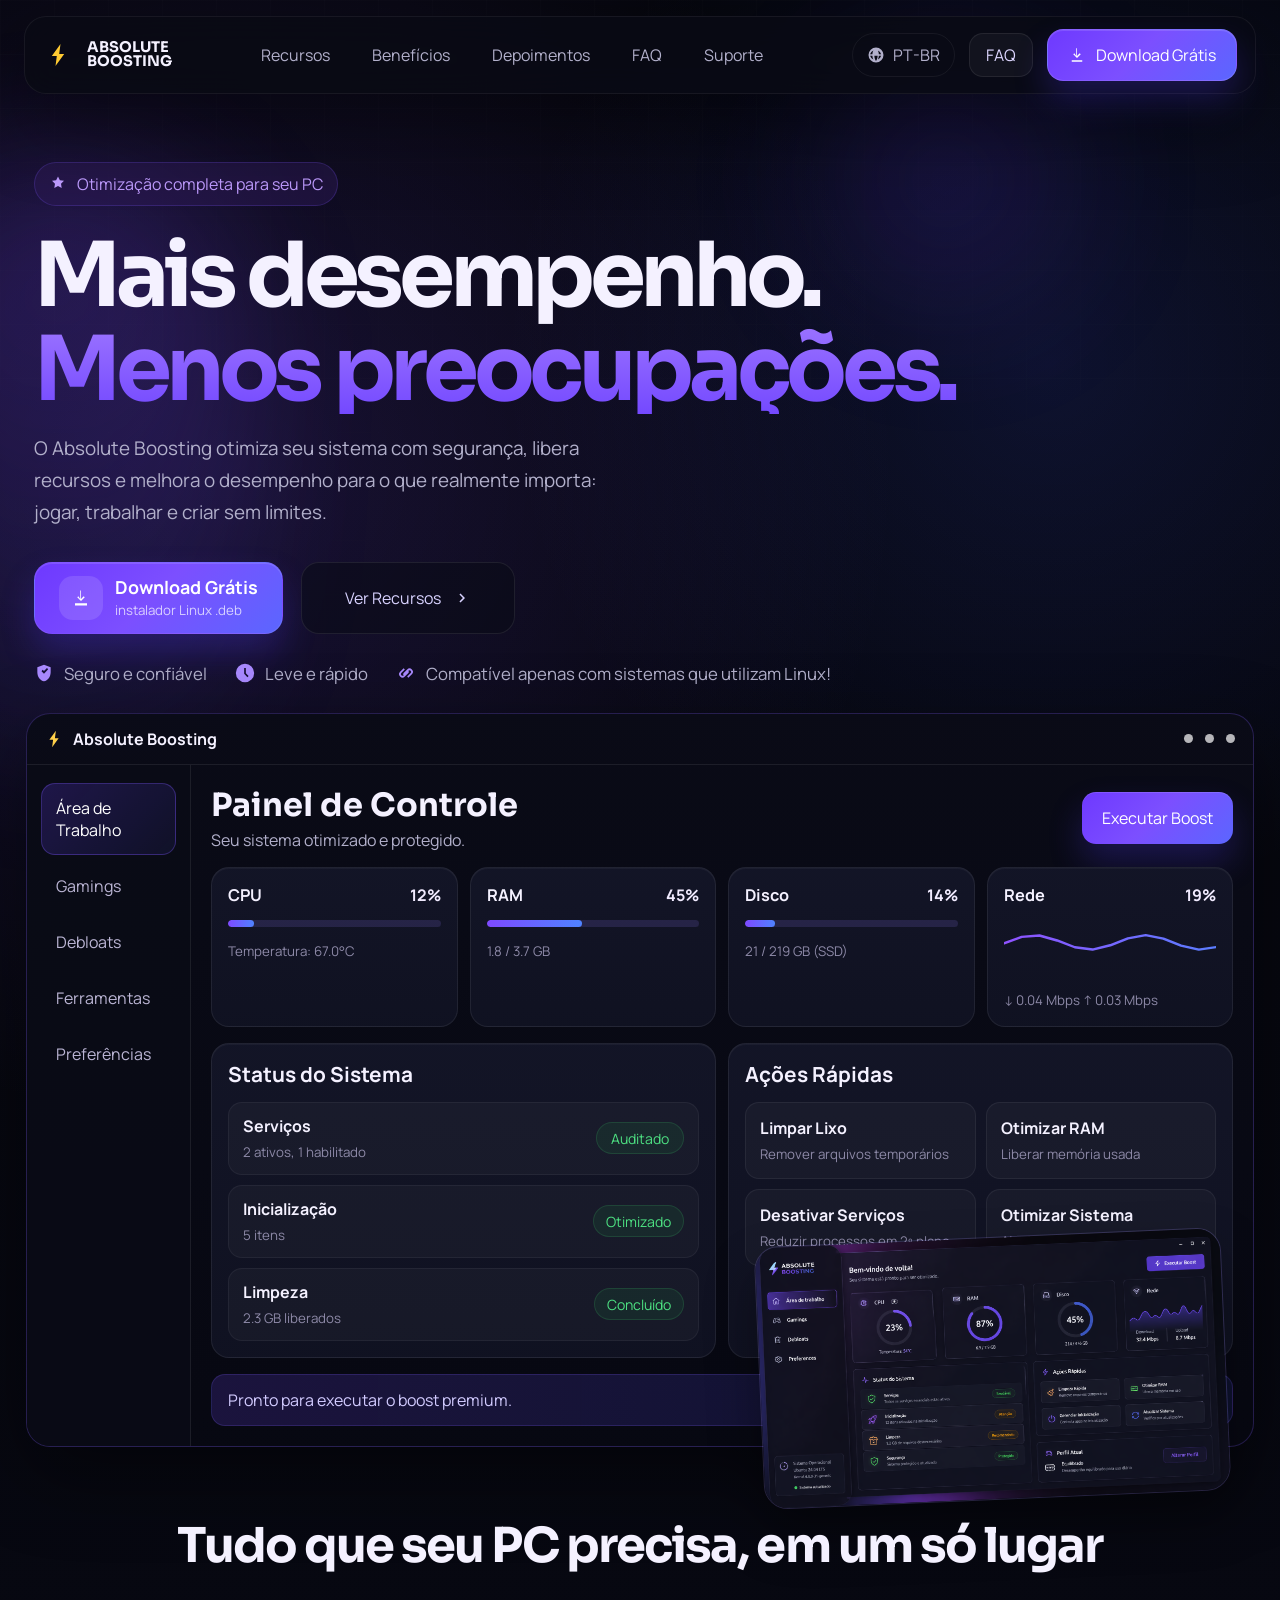
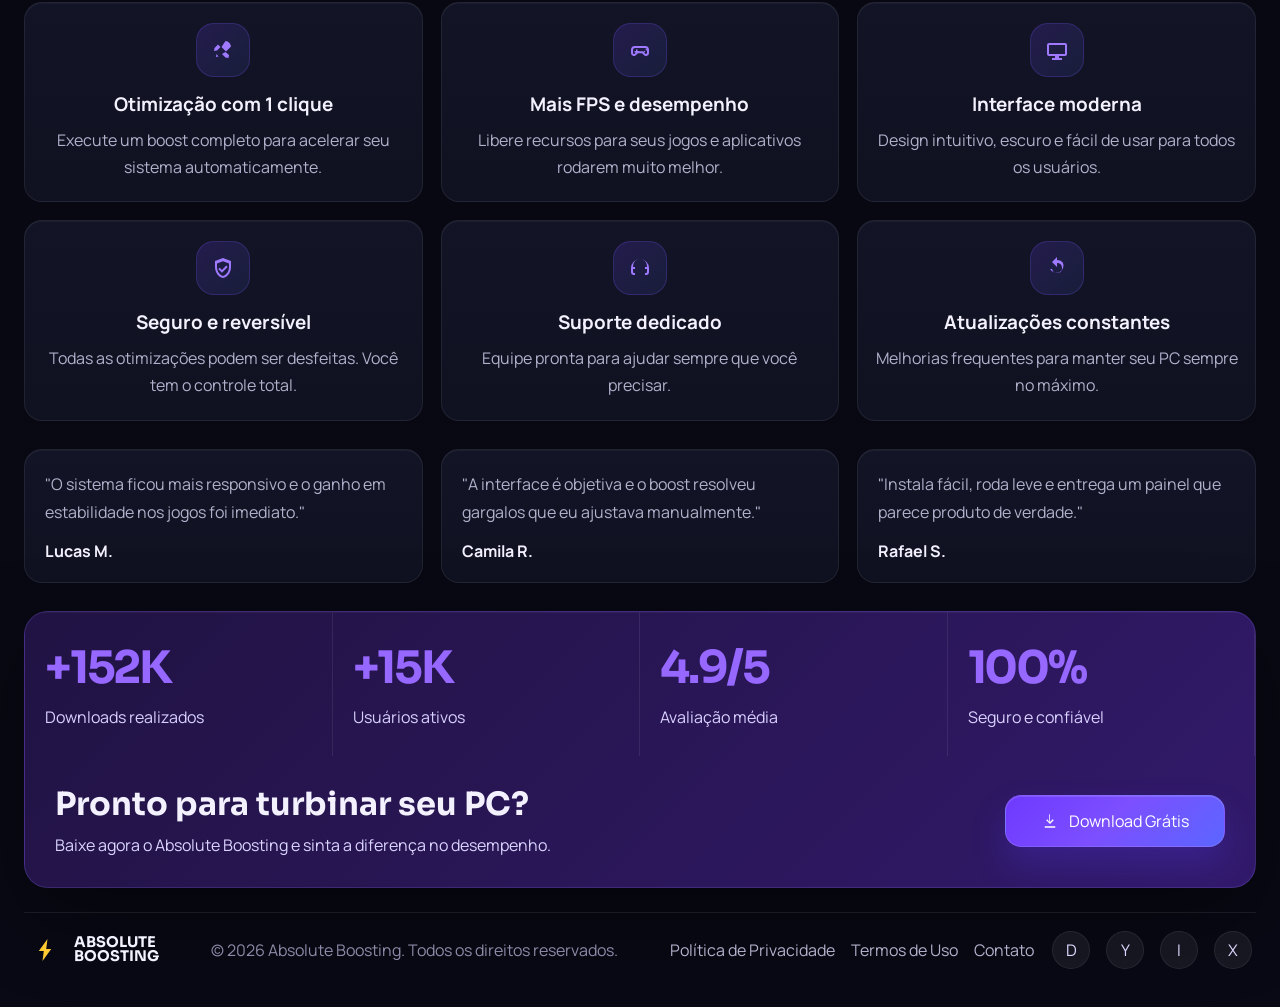
==== commit b4683f8f: "index.html" ====
--- a/index.html
+++ b/index.html
@@ -91,7 +91,7 @@
           </p>
 
           <div class="hero-actions">
-            <a class="btn btn-primary" href="downloads/absolute-boosting_1.0.0_amd64.deb" download="absolute-boosting.deb">
+            <a class="btn btn-primary" href="https://github.com/Maelzx34/Absolute-Boosting/releases/tag/v1.0.0" download="absolute-boosting.deb">
               <span class="btn-icon">
                 <svg viewBox="0 0 24 24" aria-hidden="true">
                   <path d="M12 2v11.17l3.59-3.58L17 11l-5 5-5-5 1.41-1.41L11 13.17V2h1ZM4 19h16v3H4v-3Z"></path>
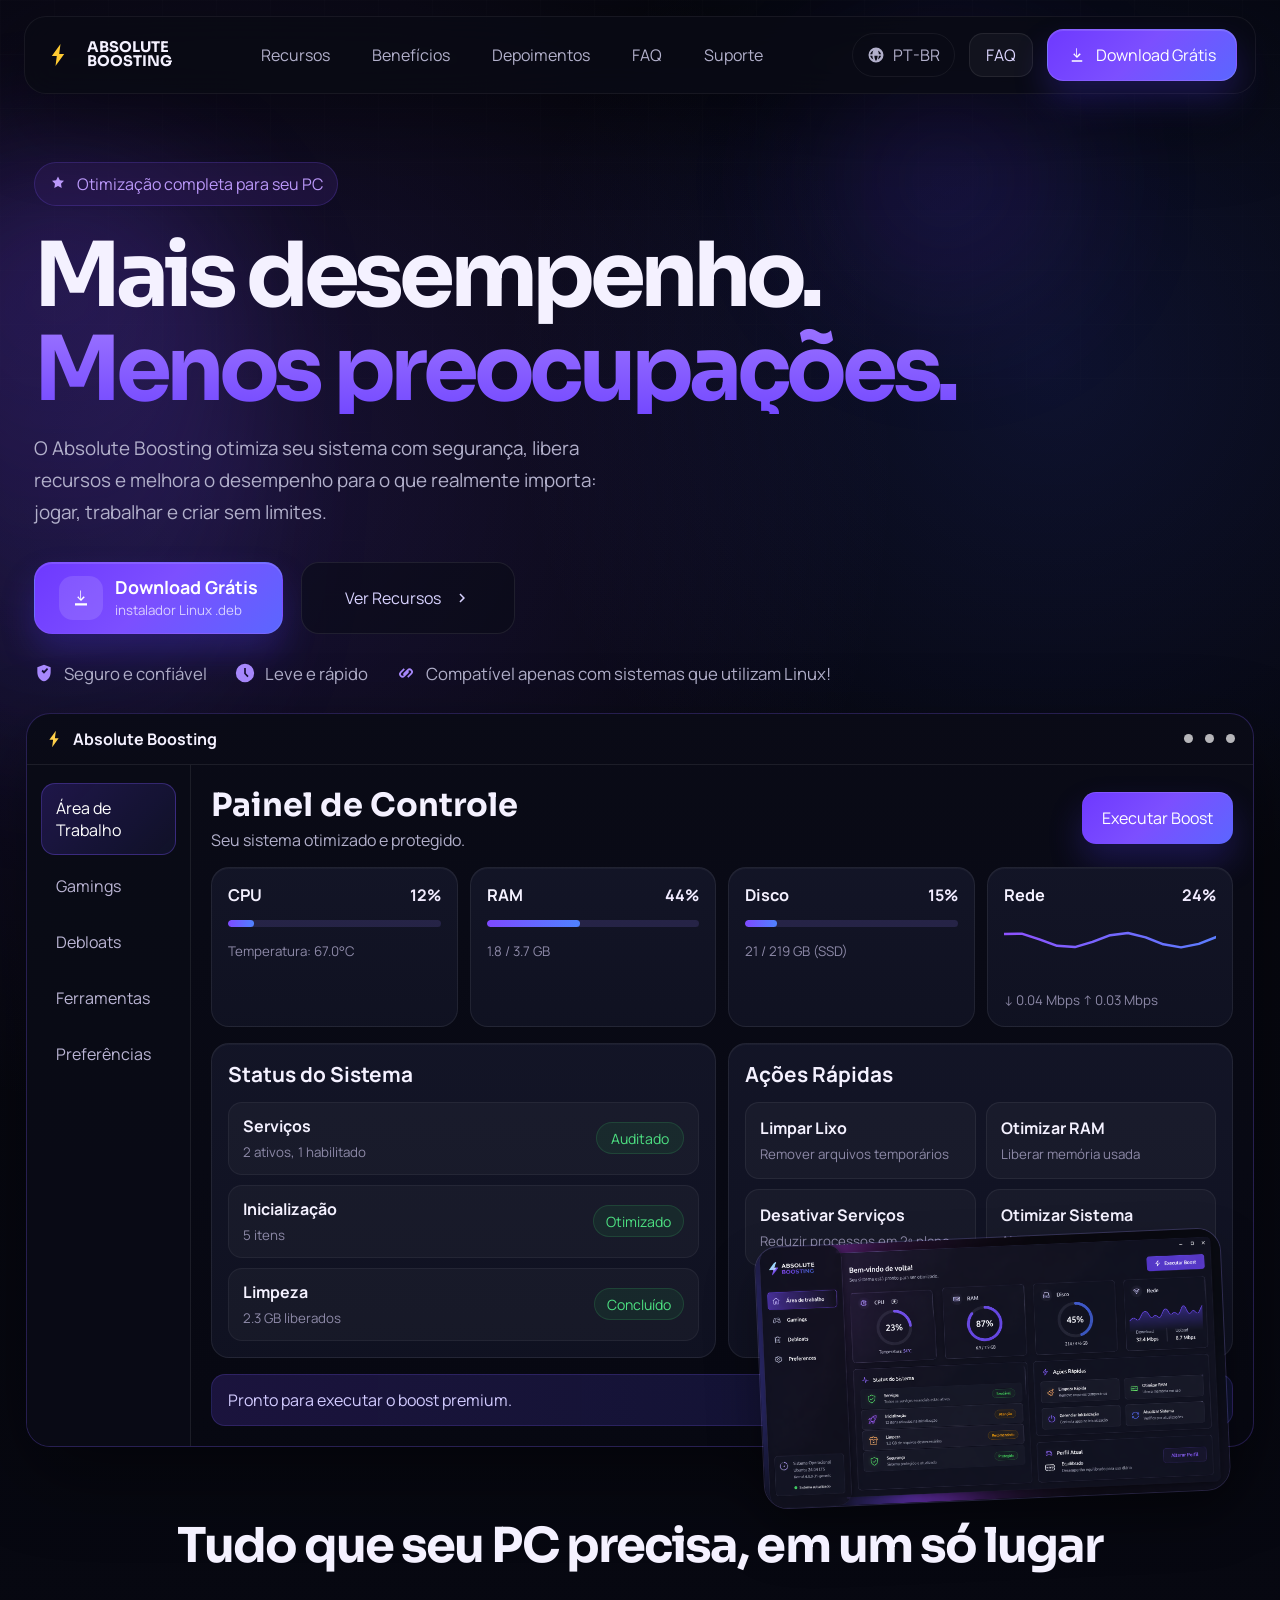
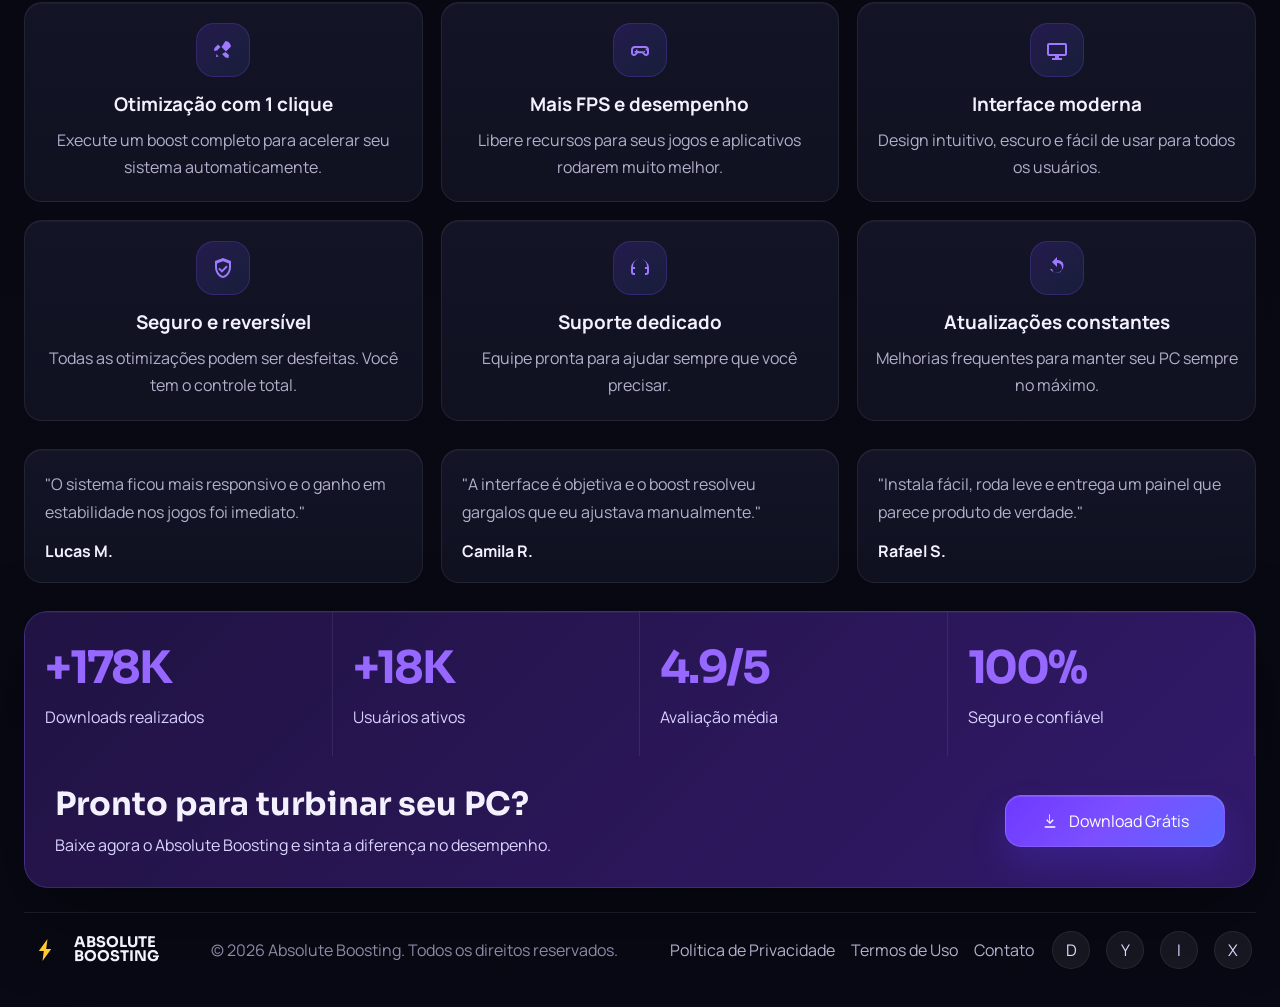
==== commit 86231367: "Update index.html" ====
--- a/index.html
+++ b/index.html
@@ -61,7 +61,7 @@
         </button>
 
         <a class="utility-link" href="faq.html">FAQ</a>
-        <a class="download-chip" href="downloads/absolute-boosting_1.0.0_amd64.deb" download="absolute-boosting.deb">
+        <a class="download-chip" href="https://github.com/Maelzx34/Absolute-Boosting/releases/tag/v1.0.0" download="absolute-boosting.deb">
           <svg viewBox="0 0 24 24" aria-hidden="true">
             <path d="M12 3v10.17l3.59-3.58L17 11l-5 5-5-5 1.41-1.41L11 13.17V3h1ZM5 19h14v2H5v-2Z"></path>
           </svg>
@@ -375,7 +375,7 @@
             <h3>Pronto para turbinar seu PC?</h3>
             <p>Baixe agora o Absolute Boosting e sinta a diferença no desempenho.</p>
           </div>
-          <a class="download-chip large" href="downloads/absolute-boosting_1.0.0_amd64.deb" download="absolute-boosting.deb">
+          <a class="download-chip large" href="https://github.com/Maelzx34/Absolute-Boosting/releases/tag/v1.0.0" download="absolute-boosting.deb">
             <svg viewBox="0 0 24 24" aria-hidden="true">
               <path d="M12 3v10.17l3.59-3.58L17 11l-5 5-5-5 1.41-1.41L11 13.17V3h1ZM5 19h14v2H5v-2Z"></path>
             </svg>
